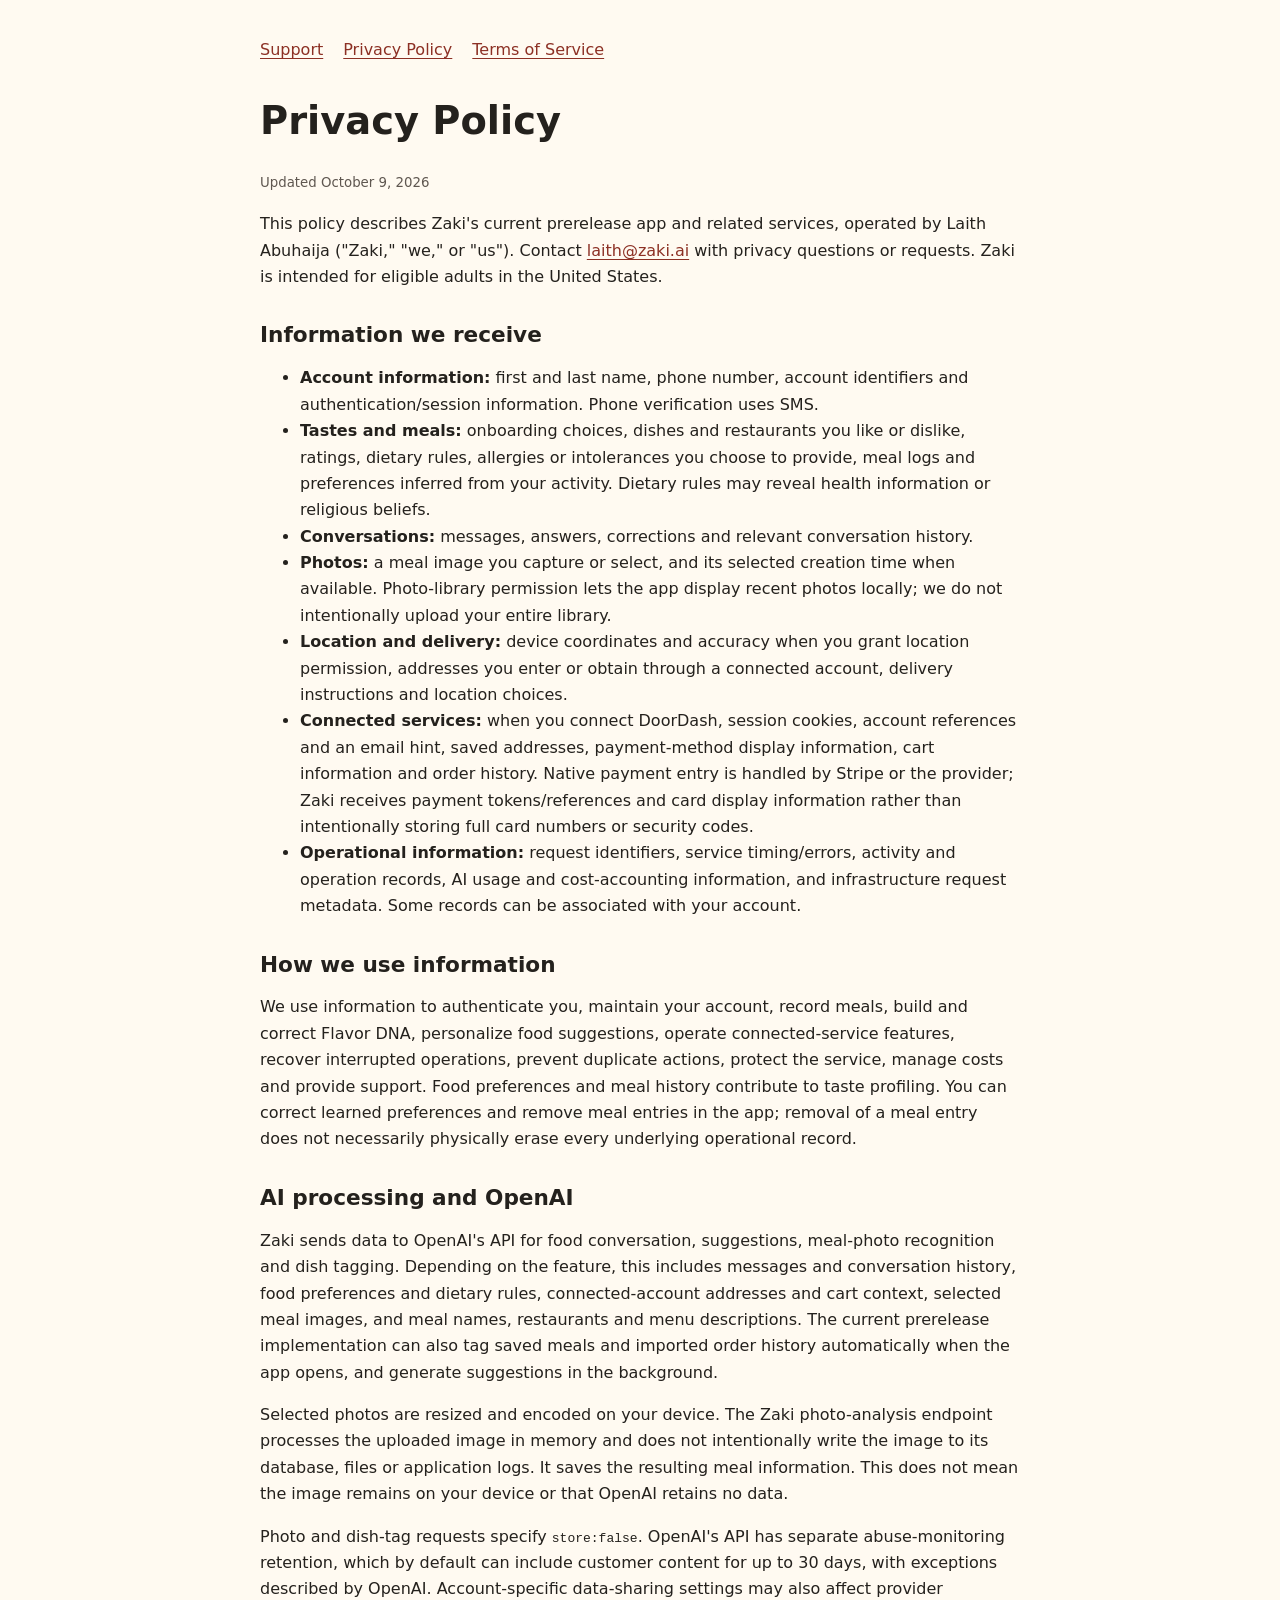
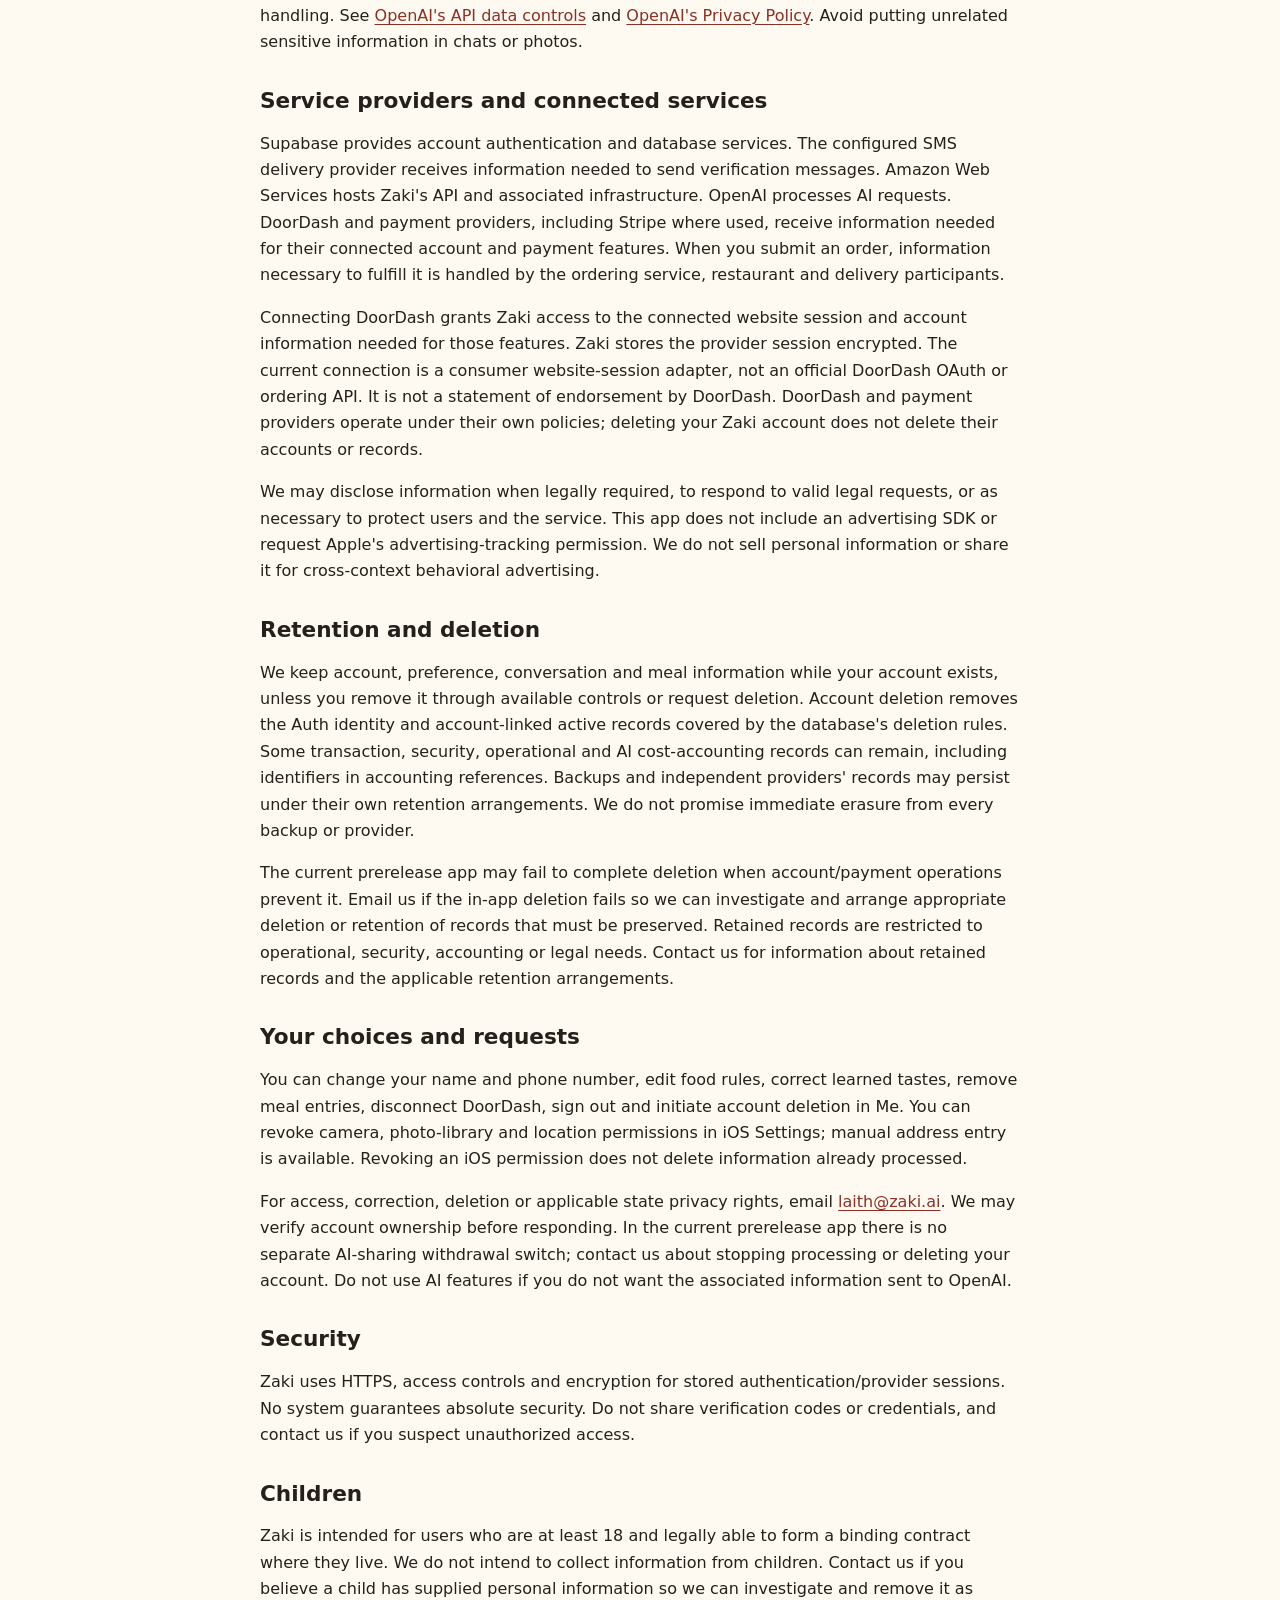
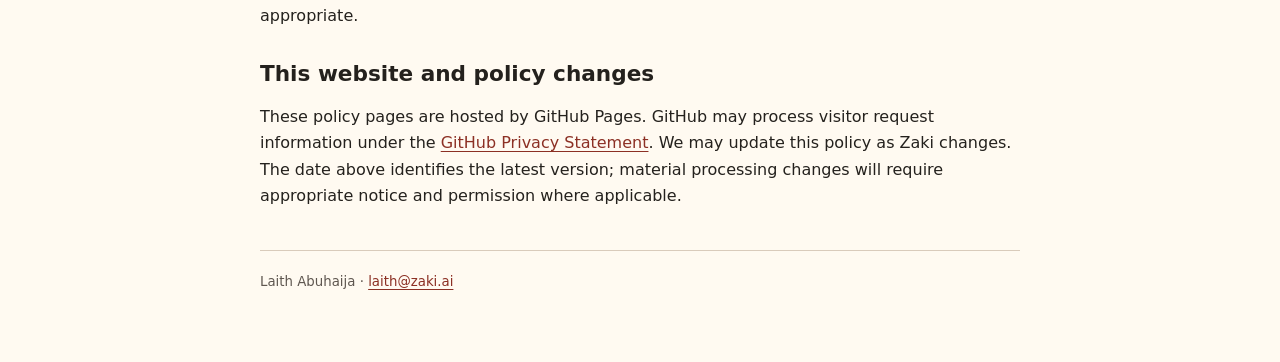
==== privacy.html @ da441188 "Publish Zaki support and prerelease policies" ====
<!doctype html>
<html lang="en"><head><meta charset="utf-8"><meta name="viewport" content="width=device-width,initial-scale=1"><meta name="description" content="How Zaki handles account information, meal photos, preferences, AI and connected services."><title>Zaki Privacy Policy</title><link rel="stylesheet" href="style.css"></head><body><main>
<nav aria-label="Policies"><a href="index.html">Support</a><a href="privacy.html" aria-current="page">Privacy Policy</a><a href="terms.html">Terms of Service</a></nav>
<h1>Privacy Policy</h1><p><small>Updated October 9, 2026</small></p><p>This policy describes Zaki's current prerelease app and related services, operated by Laith Abuhaija ("Zaki," "we," or "us"). Contact <a href="mailto:laith@zaki.ai">laith@zaki.ai</a> with privacy questions or requests. Zaki is intended for eligible adults in the United States.</p>
<h2>Information we receive</h2><ul>
<li><strong>Account information:</strong> first and last name, phone number, account identifiers and authentication/session information. Phone verification uses SMS.</li>
<li><strong>Tastes and meals:</strong> onboarding choices, dishes and restaurants you like or dislike, ratings, dietary rules, allergies or intolerances you choose to provide, meal logs and preferences inferred from your activity. Dietary rules may reveal health information or religious beliefs.</li>
<li><strong>Conversations:</strong> messages, answers, corrections and relevant conversation history.</li>
<li><strong>Photos:</strong> a meal image you capture or select, and its selected creation time when available. Photo-library permission lets the app display recent photos locally; we do not intentionally upload your entire library.</li>
<li><strong>Location and delivery:</strong> device coordinates and accuracy when you grant location permission, addresses you enter or obtain through a connected account, delivery instructions and location choices.</li>
<li><strong>Connected services:</strong> when you connect DoorDash, session cookies, account references and an email hint, saved addresses, payment-method display information, cart information and order history. Native payment entry is handled by Stripe or the provider; Zaki receives payment tokens/references and card display information rather than intentionally storing full card numbers or security codes.</li>
<li><strong>Operational information:</strong> request identifiers, service timing/errors, activity and operation records, AI usage and cost-accounting information, and infrastructure request metadata. Some records can be associated with your account.</li></ul>
<h2>How we use information</h2><p>We use information to authenticate you, maintain your account, record meals, build and correct Flavor DNA, personalize food suggestions, operate connected-service features, recover interrupted operations, prevent duplicate actions, protect the service, manage costs and provide support. Food preferences and meal history contribute to taste profiling. You can correct learned preferences and remove meal entries in the app; removal of a meal entry does not necessarily physically erase every underlying operational record.</p>
<h2>AI processing and OpenAI</h2><p>Zaki sends data to OpenAI's API for food conversation, suggestions, meal-photo recognition and dish tagging. Depending on the feature, this includes messages and conversation history, food preferences and dietary rules, connected-account addresses and cart context, selected meal images, and meal names, restaurants and menu descriptions. The current prerelease implementation can also tag saved meals and imported order history automatically when the app opens, and generate suggestions in the background.</p><p>Selected photos are resized and encoded on your device. The Zaki photo-analysis endpoint processes the uploaded image in memory and does not intentionally write the image to its database, files or application logs. It saves the resulting meal information. This does not mean the image remains on your device or that OpenAI retains no data.</p><p>Photo and dish-tag requests specify <code>store:false</code>. OpenAI's API has separate abuse-monitoring retention, which by default can include customer content for up to 30 days, with exceptions described by OpenAI. Account-specific data-sharing settings may also affect provider handling. See <a href="https://platform.openai.com/docs/guides/your-data">OpenAI's API data controls</a> and <a href="https://openai.com/policies/privacy-policy/">OpenAI's Privacy Policy</a>. Avoid putting unrelated sensitive information in chats or photos.</p>
<h2>Service providers and connected services</h2><p>Supabase provides account authentication and database services. The configured SMS delivery provider receives information needed to send verification messages. Amazon Web Services hosts Zaki's API and associated infrastructure. OpenAI processes AI requests. DoorDash and payment providers, including Stripe where used, receive information needed for their connected account and payment features. When you submit an order, information necessary to fulfill it is handled by the ordering service, restaurant and delivery participants.</p><p>Connecting DoorDash grants Zaki access to the connected website session and account information needed for those features. Zaki stores the provider session encrypted. The current connection is a consumer website-session adapter, not an official DoorDash OAuth or ordering API. It is not a statement of endorsement by DoorDash. DoorDash and payment providers operate under their own policies; deleting your Zaki account does not delete their accounts or records.</p><p>We may disclose information when legally required, to respond to valid legal requests, or as necessary to protect users and the service. This app does not include an advertising SDK or request Apple's advertising-tracking permission. We do not sell personal information or share it for cross-context behavioral advertising.</p>
<h2>Retention and deletion</h2><p>We keep account, preference, conversation and meal information while your account exists, unless you remove it through available controls or request deletion. Account deletion removes the Auth identity and account-linked active records covered by the database's deletion rules. Some transaction, security, operational and AI cost-accounting records can remain, including identifiers in accounting references. Backups and independent providers' records may persist under their own retention arrangements. We do not promise immediate erasure from every backup or provider.</p><p>The current prerelease app may fail to complete deletion when account/payment operations prevent it. Email us if the in-app deletion fails so we can investigate and arrange appropriate deletion or retention of records that must be preserved. Retained records are restricted to operational, security, accounting or legal needs. Contact us for information about retained records and the applicable retention arrangements.</p>
<h2>Your choices and requests</h2><p>You can change your name and phone number, edit food rules, correct learned tastes, remove meal entries, disconnect DoorDash, sign out and initiate account deletion in Me. You can revoke camera, photo-library and location permissions in iOS Settings; manual address entry is available. Revoking an iOS permission does not delete information already processed.</p><p>For access, correction, deletion or applicable state privacy rights, email <a href="mailto:laith@zaki.ai">laith@zaki.ai</a>. We may verify account ownership before responding. In the current prerelease app there is no separate AI-sharing withdrawal switch; contact us about stopping processing or deleting your account. Do not use AI features if you do not want the associated information sent to OpenAI.</p>
<h2>Security</h2><p>Zaki uses HTTPS, access controls and encryption for stored authentication/provider sessions. No system guarantees absolute security. Do not share verification codes or credentials, and contact us if you suspect unauthorized access.</p>
<h2>Children</h2><p>Zaki is intended for users who are at least 18 and legally able to form a binding contract where they live. We do not intend to collect information from children. Contact us if you believe a child has supplied personal information so we can investigate and remove it as appropriate.</p>
<h2>This website and policy changes</h2><p>These policy pages are hosted by GitHub Pages. GitHub may process visitor request information under the <a href="https://docs.github.com/en/site-policy/privacy-policies/github-general-privacy-statement">GitHub Privacy Statement</a>. We may update this policy as Zaki changes. The date above identifies the latest version; material processing changes will require appropriate notice and permission where applicable.</p>
<footer><small>Laith Abuhaija · <a href="mailto:laith@zaki.ai">laith@zaki.ai</a></small></footer></main></body></html>
---- style.css ----
:root{color-scheme:light;font-family:system-ui,-apple-system,BlinkMacSystemFont,"Segoe UI",sans-serif;color:#24211d;background:#fffaf1}body{margin:0}main{max-width:760px;margin:0 auto;padding:40px 24px 72px}nav{display:flex;flex-wrap:wrap;gap:20px;margin-bottom:40px}a{color:#8c3024;text-underline-offset:3px}a:focus-visible{outline:3px solid #8c3024;outline-offset:4px}h1{font-size:2.4rem;line-height:1.15}h2{font-size:1.35rem;margin-top:32px}p,li{line-height:1.65}small{color:#5f5750}.notice{padding:16px;border:1px solid #b5a28c;border-radius:8px;background:#fff3df}footer{border-top:1px solid #d9cbbb;margin-top:40px;padding-top:20px} @media(max-width:480px){main{padding:24px 18px 48px}h1{font-size:2rem}}
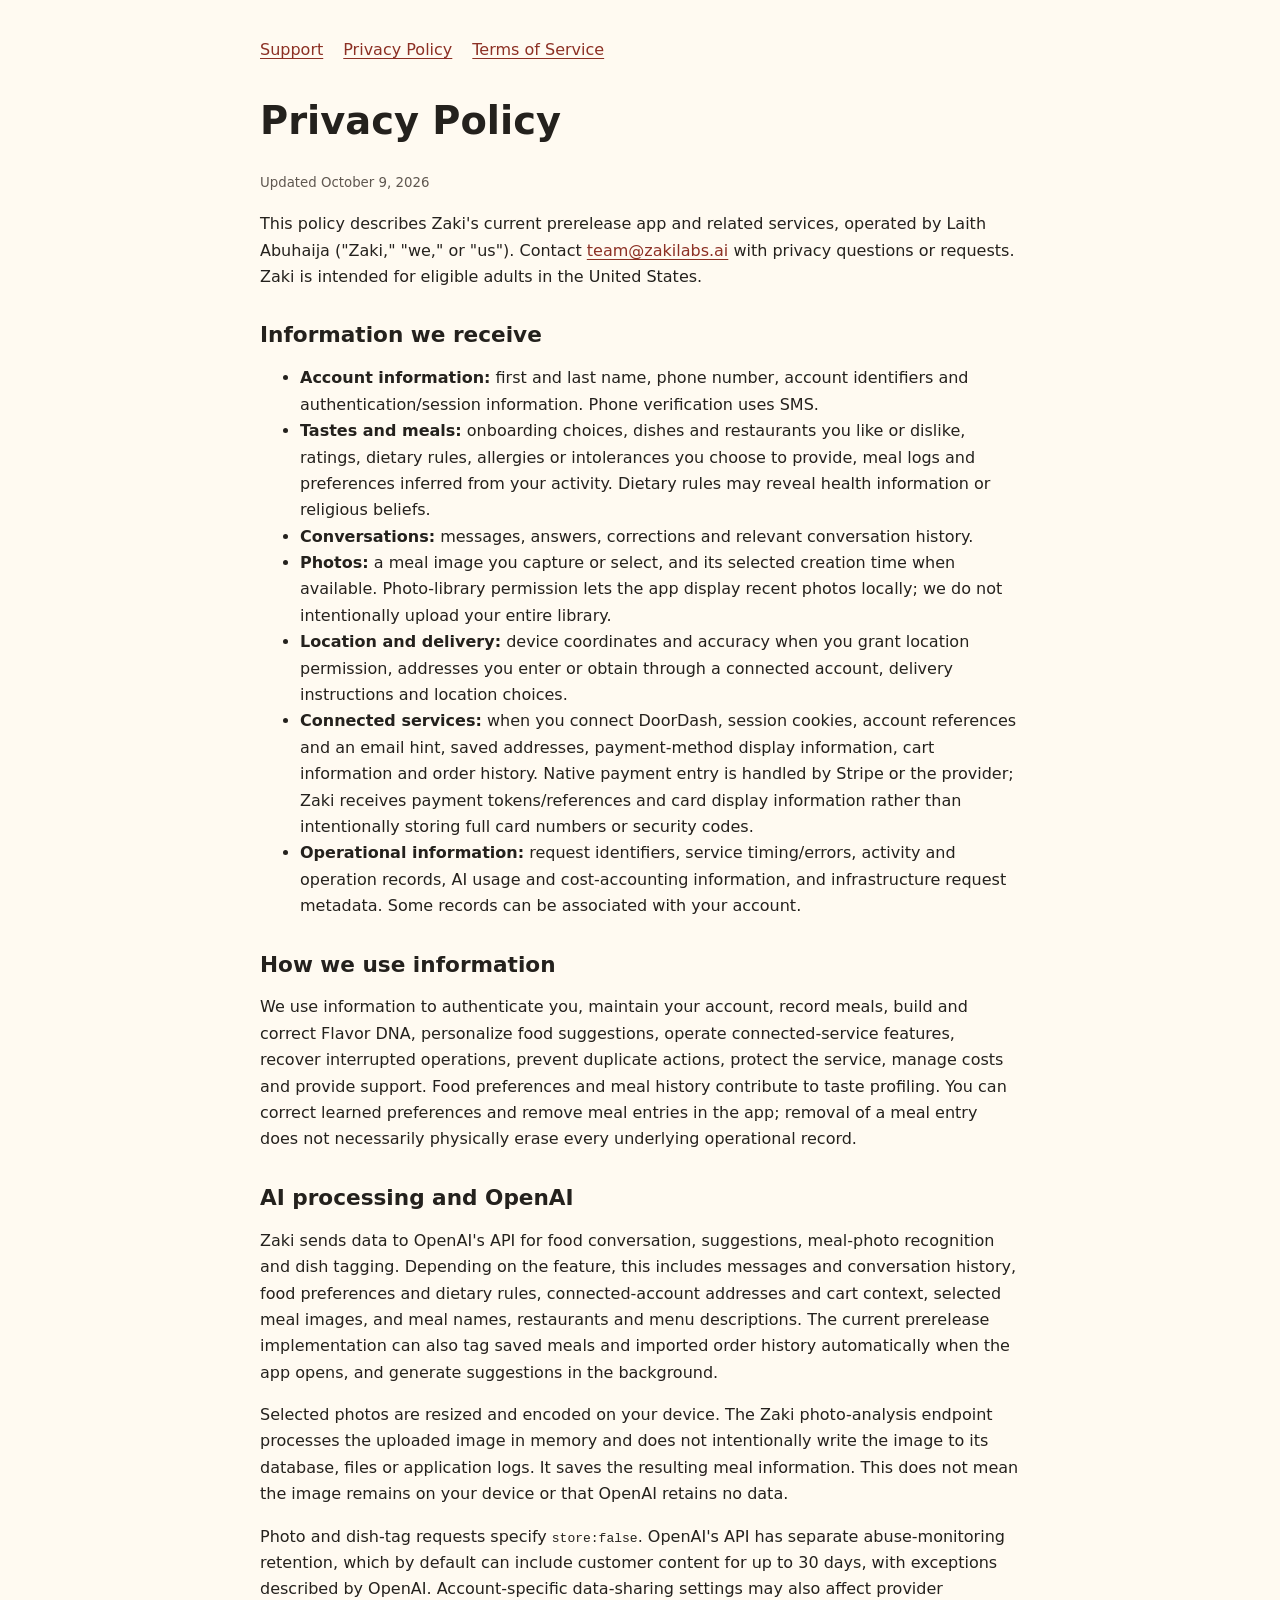
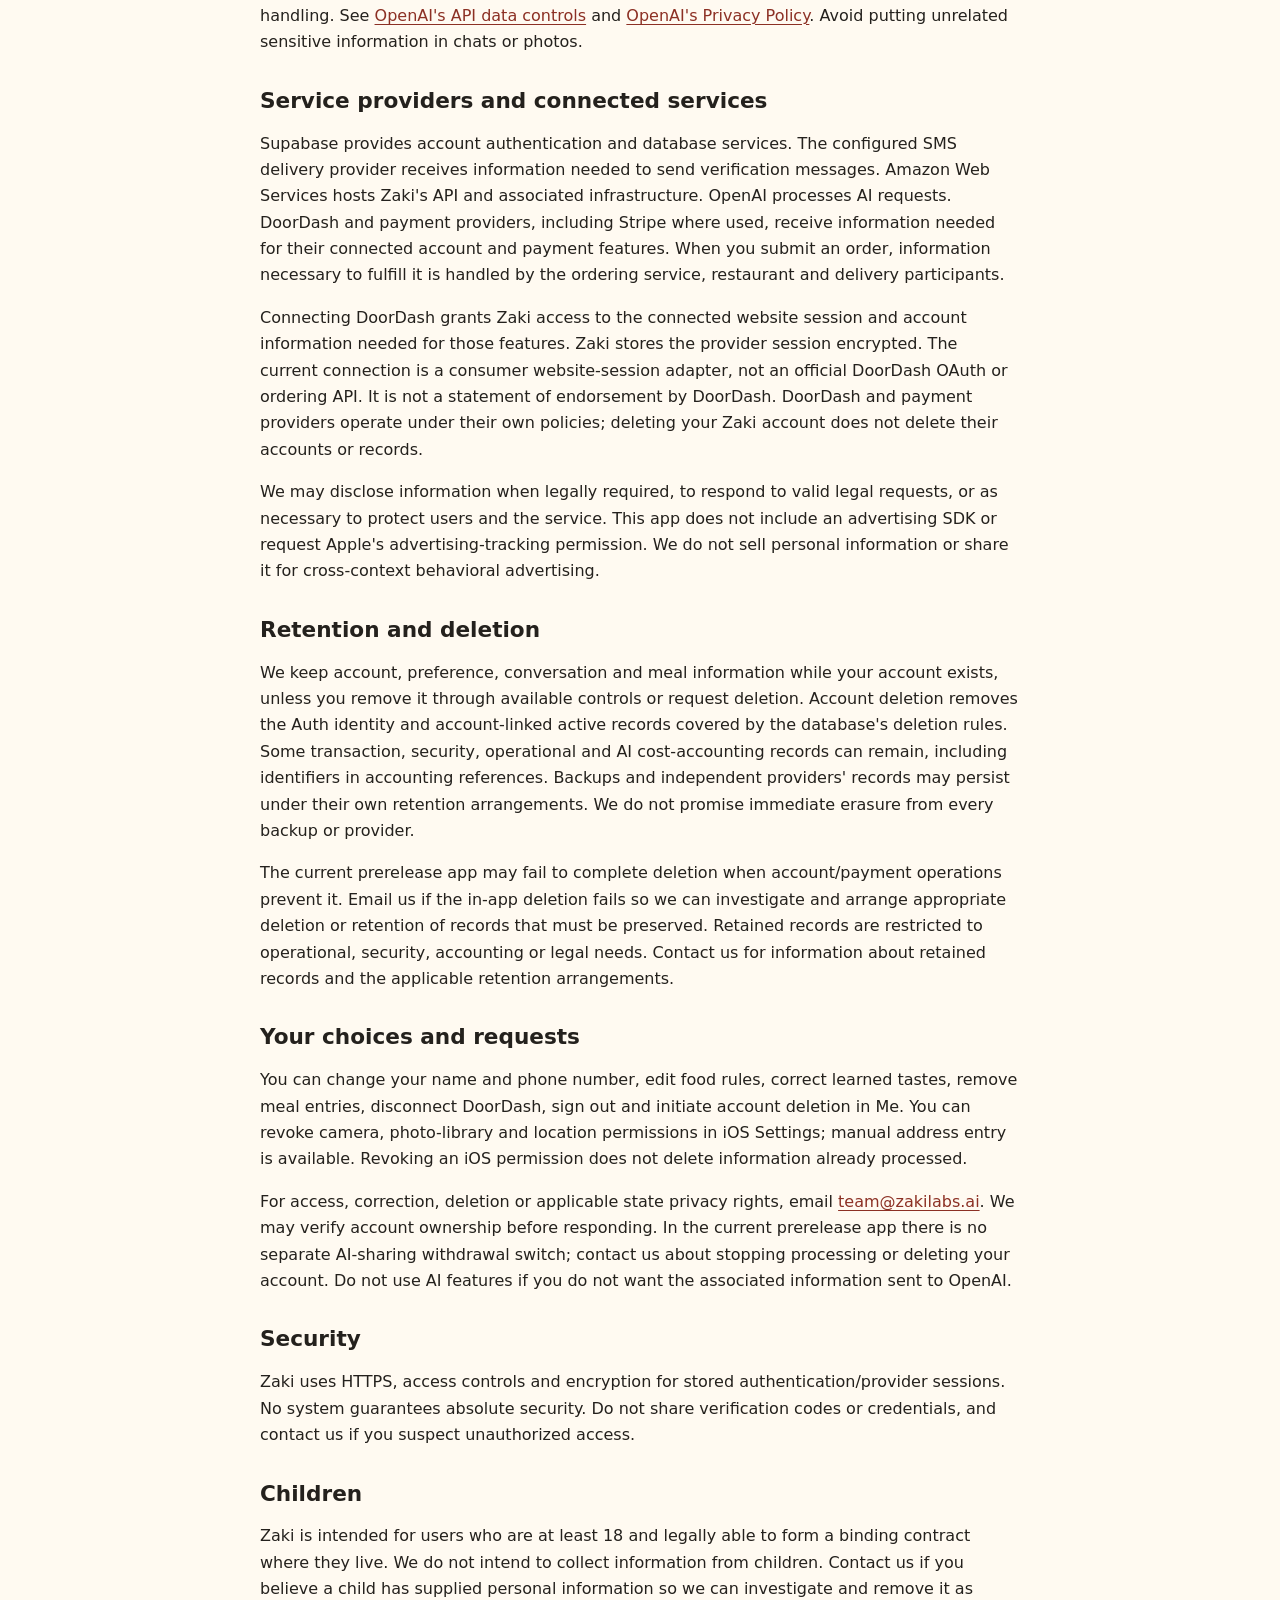
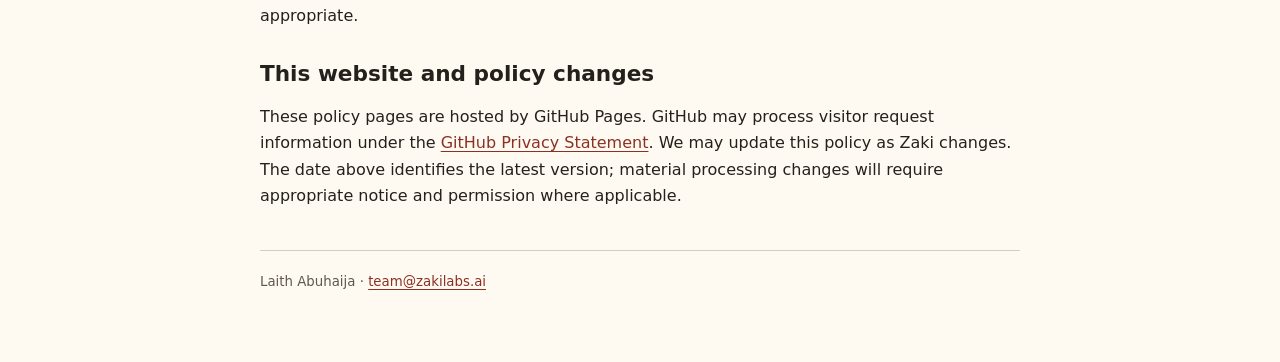
==== commit 3f451f1c: "Use team email for legal and support contacts" ====
--- a/privacy.html
+++ b/privacy.html
@@ -1,7 +1,7 @@
 <!doctype html>
 <html lang="en"><head><meta charset="utf-8"><meta name="viewport" content="width=device-width,initial-scale=1"><meta name="description" content="How Zaki handles account information, meal photos, preferences, AI and connected services."><title>Zaki Privacy Policy</title><link rel="stylesheet" href="style.css"></head><body><main>
 <nav aria-label="Policies"><a href="index.html">Support</a><a href="privacy.html" aria-current="page">Privacy Policy</a><a href="terms.html">Terms of Service</a></nav>
-<h1>Privacy Policy</h1><p><small>Updated October 9, 2026</small></p><p>This policy describes Zaki's current prerelease app and related services, operated by Laith Abuhaija ("Zaki," "we," or "us"). Contact <a href="mailto:laith@zaki.ai">laith@zaki.ai</a> with privacy questions or requests. Zaki is intended for eligible adults in the United States.</p>
+<h1>Privacy Policy</h1><p><small>Updated October 9, 2026</small></p><p>This policy describes Zaki's current prerelease app and related services, operated by Laith Abuhaija ("Zaki," "we," or "us"). Contact <a href="mailto:team@zakilabs.ai">team@zakilabs.ai</a> with privacy questions or requests. Zaki is intended for eligible adults in the United States.</p>
 <h2>Information we receive</h2><ul>
 <li><strong>Account information:</strong> first and last name, phone number, account identifiers and authentication/session information. Phone verification uses SMS.</li>
 <li><strong>Tastes and meals:</strong> onboarding choices, dishes and restaurants you like or dislike, ratings, dietary rules, allergies or intolerances you choose to provide, meal logs and preferences inferred from your activity. Dietary rules may reveal health information or religious beliefs.</li>
@@ -14,8 +14,8 @@
 <h2>AI processing and OpenAI</h2><p>Zaki sends data to OpenAI's API for food conversation, suggestions, meal-photo recognition and dish tagging. Depending on the feature, this includes messages and conversation history, food preferences and dietary rules, connected-account addresses and cart context, selected meal images, and meal names, restaurants and menu descriptions. The current prerelease implementation can also tag saved meals and imported order history automatically when the app opens, and generate suggestions in the background.</p><p>Selected photos are resized and encoded on your device. The Zaki photo-analysis endpoint processes the uploaded image in memory and does not intentionally write the image to its database, files or application logs. It saves the resulting meal information. This does not mean the image remains on your device or that OpenAI retains no data.</p><p>Photo and dish-tag requests specify <code>store:false</code>. OpenAI's API has separate abuse-monitoring retention, which by default can include customer content for up to 30 days, with exceptions described by OpenAI. Account-specific data-sharing settings may also affect provider handling. See <a href="https://platform.openai.com/docs/guides/your-data">OpenAI's API data controls</a> and <a href="https://openai.com/policies/privacy-policy/">OpenAI's Privacy Policy</a>. Avoid putting unrelated sensitive information in chats or photos.</p>
 <h2>Service providers and connected services</h2><p>Supabase provides account authentication and database services. The configured SMS delivery provider receives information needed to send verification messages. Amazon Web Services hosts Zaki's API and associated infrastructure. OpenAI processes AI requests. DoorDash and payment providers, including Stripe where used, receive information needed for their connected account and payment features. When you submit an order, information necessary to fulfill it is handled by the ordering service, restaurant and delivery participants.</p><p>Connecting DoorDash grants Zaki access to the connected website session and account information needed for those features. Zaki stores the provider session encrypted. The current connection is a consumer website-session adapter, not an official DoorDash OAuth or ordering API. It is not a statement of endorsement by DoorDash. DoorDash and payment providers operate under their own policies; deleting your Zaki account does not delete their accounts or records.</p><p>We may disclose information when legally required, to respond to valid legal requests, or as necessary to protect users and the service. This app does not include an advertising SDK or request Apple's advertising-tracking permission. We do not sell personal information or share it for cross-context behavioral advertising.</p>
 <h2>Retention and deletion</h2><p>We keep account, preference, conversation and meal information while your account exists, unless you remove it through available controls or request deletion. Account deletion removes the Auth identity and account-linked active records covered by the database's deletion rules. Some transaction, security, operational and AI cost-accounting records can remain, including identifiers in accounting references. Backups and independent providers' records may persist under their own retention arrangements. We do not promise immediate erasure from every backup or provider.</p><p>The current prerelease app may fail to complete deletion when account/payment operations prevent it. Email us if the in-app deletion fails so we can investigate and arrange appropriate deletion or retention of records that must be preserved. Retained records are restricted to operational, security, accounting or legal needs. Contact us for information about retained records and the applicable retention arrangements.</p>
-<h2>Your choices and requests</h2><p>You can change your name and phone number, edit food rules, correct learned tastes, remove meal entries, disconnect DoorDash, sign out and initiate account deletion in Me. You can revoke camera, photo-library and location permissions in iOS Settings; manual address entry is available. Revoking an iOS permission does not delete information already processed.</p><p>For access, correction, deletion or applicable state privacy rights, email <a href="mailto:laith@zaki.ai">laith@zaki.ai</a>. We may verify account ownership before responding. In the current prerelease app there is no separate AI-sharing withdrawal switch; contact us about stopping processing or deleting your account. Do not use AI features if you do not want the associated information sent to OpenAI.</p>
+<h2>Your choices and requests</h2><p>You can change your name and phone number, edit food rules, correct learned tastes, remove meal entries, disconnect DoorDash, sign out and initiate account deletion in Me. You can revoke camera, photo-library and location permissions in iOS Settings; manual address entry is available. Revoking an iOS permission does not delete information already processed.</p><p>For access, correction, deletion or applicable state privacy rights, email <a href="mailto:team@zakilabs.ai">team@zakilabs.ai</a>. We may verify account ownership before responding. In the current prerelease app there is no separate AI-sharing withdrawal switch; contact us about stopping processing or deleting your account. Do not use AI features if you do not want the associated information sent to OpenAI.</p>
 <h2>Security</h2><p>Zaki uses HTTPS, access controls and encryption for stored authentication/provider sessions. No system guarantees absolute security. Do not share verification codes or credentials, and contact us if you suspect unauthorized access.</p>
 <h2>Children</h2><p>Zaki is intended for users who are at least 18 and legally able to form a binding contract where they live. We do not intend to collect information from children. Contact us if you believe a child has supplied personal information so we can investigate and remove it as appropriate.</p>
 <h2>This website and policy changes</h2><p>These policy pages are hosted by GitHub Pages. GitHub may process visitor request information under the <a href="https://docs.github.com/en/site-policy/privacy-policies/github-general-privacy-statement">GitHub Privacy Statement</a>. We may update this policy as Zaki changes. The date above identifies the latest version; material processing changes will require appropriate notice and permission where applicable.</p>
-<footer><small>Laith Abuhaija · <a href="mailto:laith@zaki.ai">laith@zaki.ai</a></small></footer></main></body></html>
+<footer><small>Laith Abuhaija · <a href="mailto:team@zakilabs.ai">team@zakilabs.ai</a></small></footer></main></body></html>
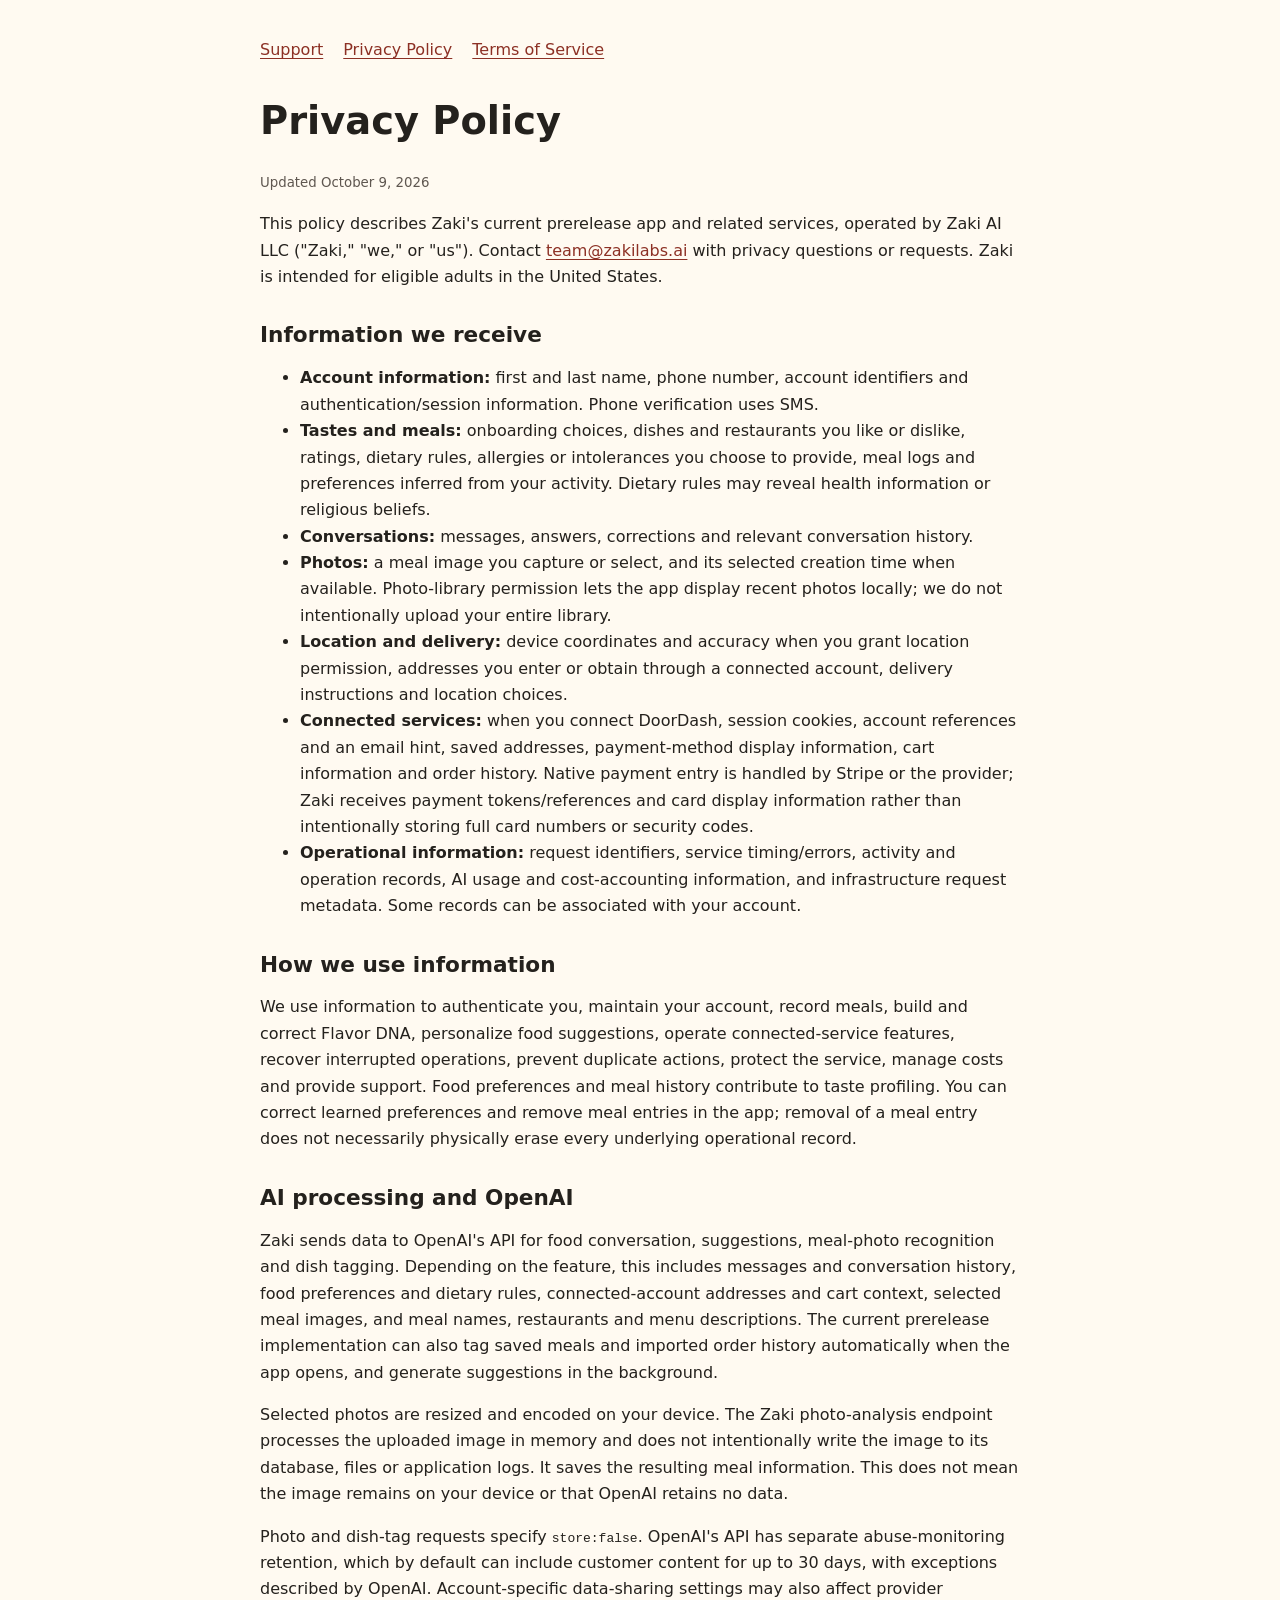
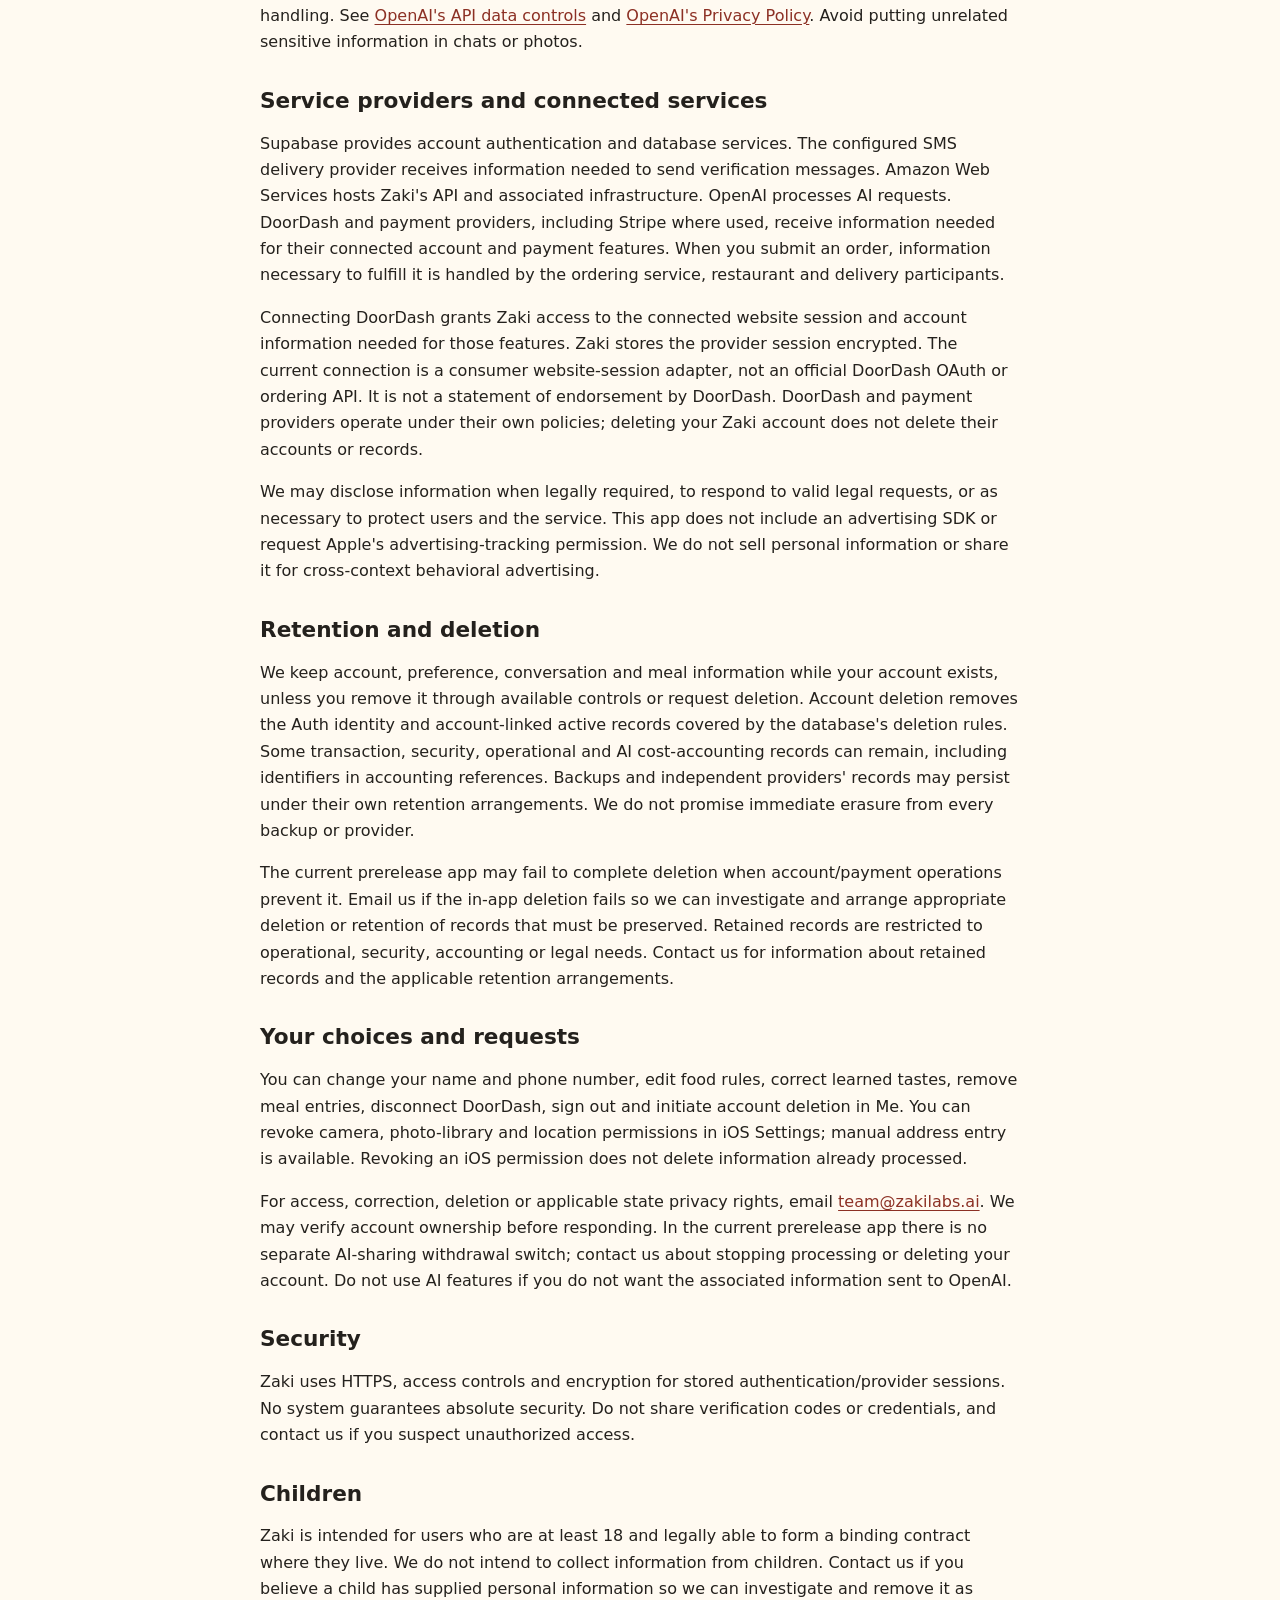
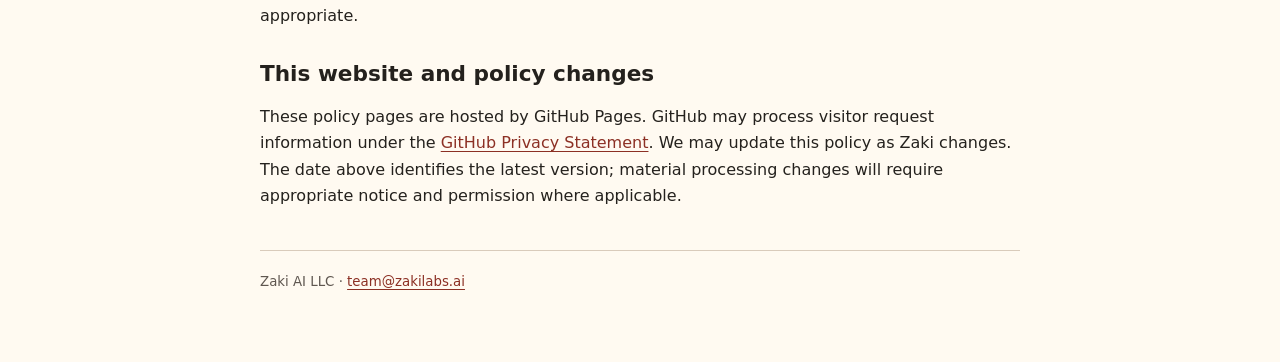
==== commit 29f471b8: "Update legal entity name" ====
--- a/privacy.html
+++ b/privacy.html
@@ -1,7 +1,7 @@
 <!doctype html>
 <html lang="en"><head><meta charset="utf-8"><meta name="viewport" content="width=device-width,initial-scale=1"><meta name="description" content="How Zaki handles account information, meal photos, preferences, AI and connected services."><title>Zaki Privacy Policy</title><link rel="stylesheet" href="style.css"></head><body><main>
 <nav aria-label="Policies"><a href="index.html">Support</a><a href="privacy.html" aria-current="page">Privacy Policy</a><a href="terms.html">Terms of Service</a></nav>
-<h1>Privacy Policy</h1><p><small>Updated October 9, 2026</small></p><p>This policy describes Zaki's current prerelease app and related services, operated by Laith Abuhaija ("Zaki," "we," or "us"). Contact <a href="mailto:team@zakilabs.ai">team@zakilabs.ai</a> with privacy questions or requests. Zaki is intended for eligible adults in the United States.</p>
+<h1>Privacy Policy</h1><p><small>Updated October 9, 2026</small></p><p>This policy describes Zaki's current prerelease app and related services, operated by Zaki AI LLC ("Zaki," "we," or "us"). Contact <a href="mailto:team@zakilabs.ai">team@zakilabs.ai</a> with privacy questions or requests. Zaki is intended for eligible adults in the United States.</p>
 <h2>Information we receive</h2><ul>
 <li><strong>Account information:</strong> first and last name, phone number, account identifiers and authentication/session information. Phone verification uses SMS.</li>
 <li><strong>Tastes and meals:</strong> onboarding choices, dishes and restaurants you like or dislike, ratings, dietary rules, allergies or intolerances you choose to provide, meal logs and preferences inferred from your activity. Dietary rules may reveal health information or religious beliefs.</li>
@@ -18,4 +18,4 @@
 <h2>Security</h2><p>Zaki uses HTTPS, access controls and encryption for stored authentication/provider sessions. No system guarantees absolute security. Do not share verification codes or credentials, and contact us if you suspect unauthorized access.</p>
 <h2>Children</h2><p>Zaki is intended for users who are at least 18 and legally able to form a binding contract where they live. We do not intend to collect information from children. Contact us if you believe a child has supplied personal information so we can investigate and remove it as appropriate.</p>
 <h2>This website and policy changes</h2><p>These policy pages are hosted by GitHub Pages. GitHub may process visitor request information under the <a href="https://docs.github.com/en/site-policy/privacy-policies/github-general-privacy-statement">GitHub Privacy Statement</a>. We may update this policy as Zaki changes. The date above identifies the latest version; material processing changes will require appropriate notice and permission where applicable.</p>
-<footer><small>Laith Abuhaija · <a href="mailto:team@zakilabs.ai">team@zakilabs.ai</a></small></footer></main></body></html>
+<footer><small>Zaki AI LLC · <a href="mailto:team@zakilabs.ai">team@zakilabs.ai</a></small></footer></main></body></html>
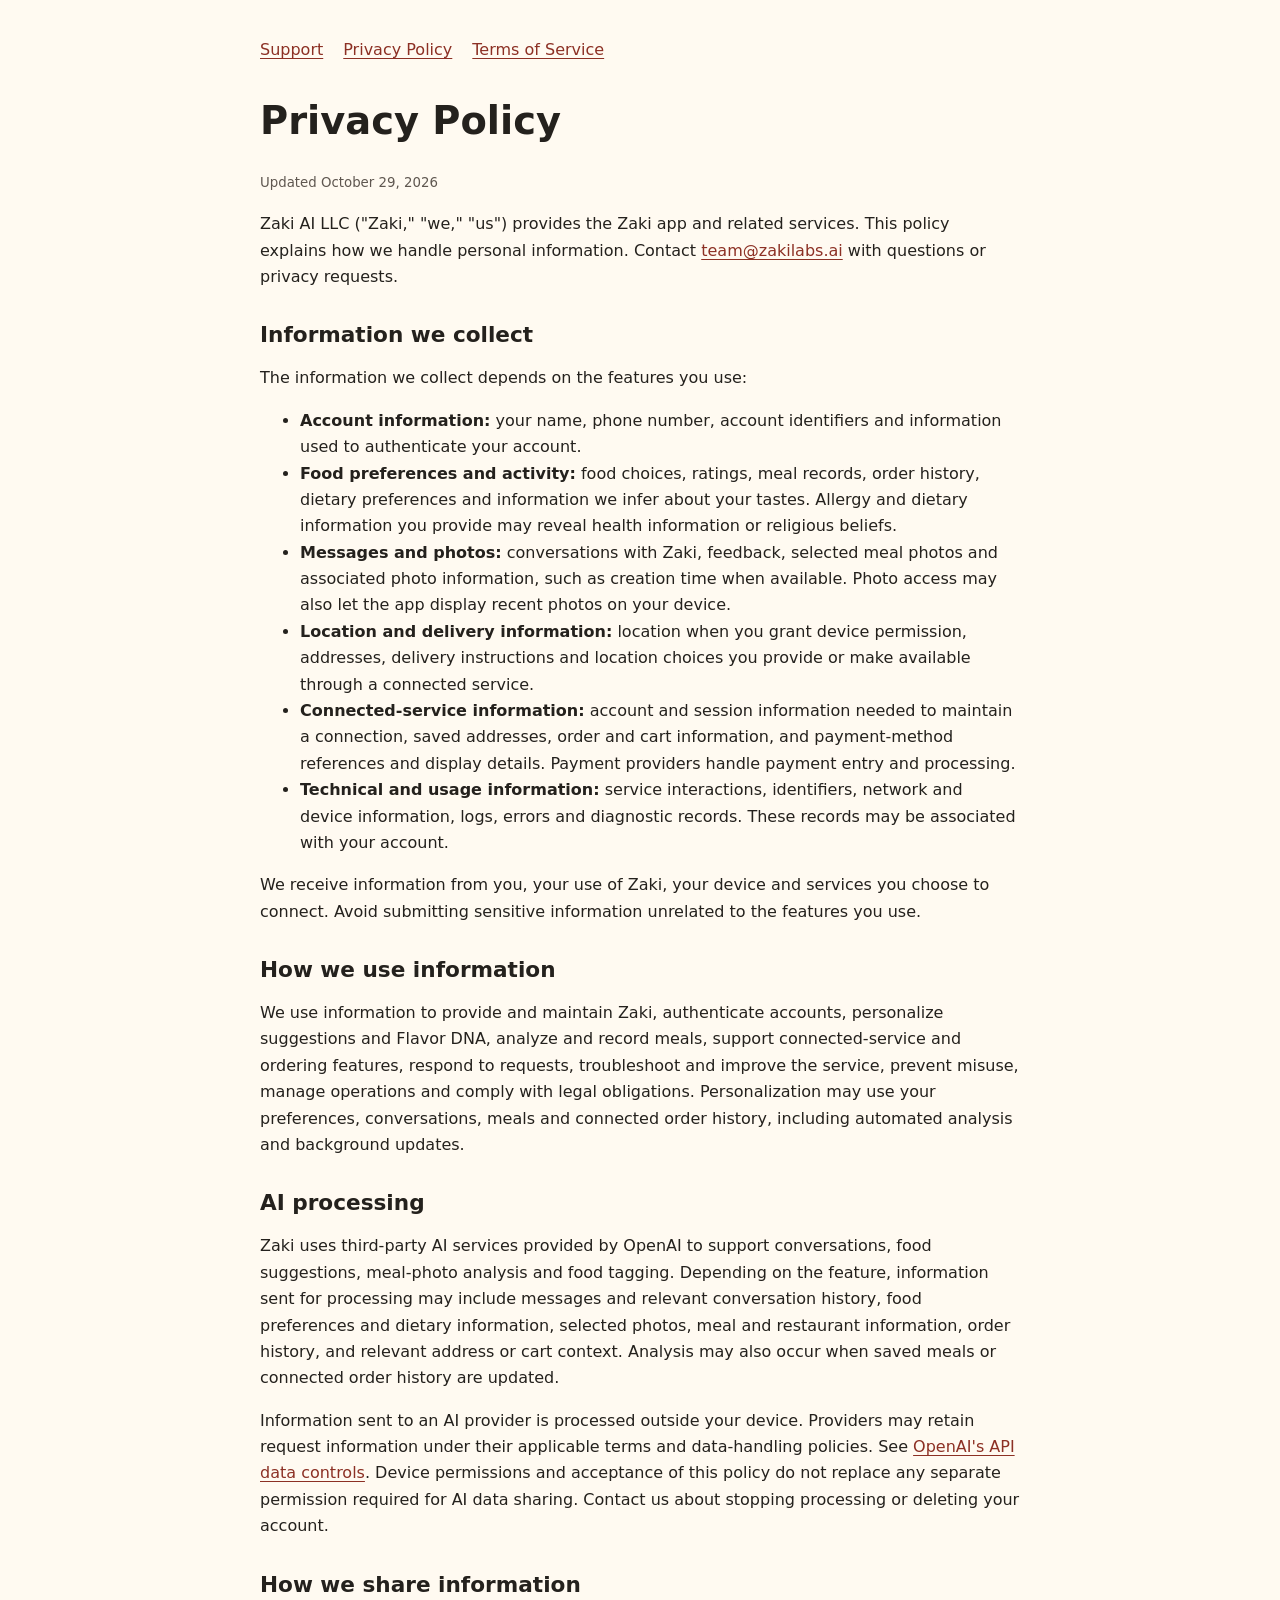
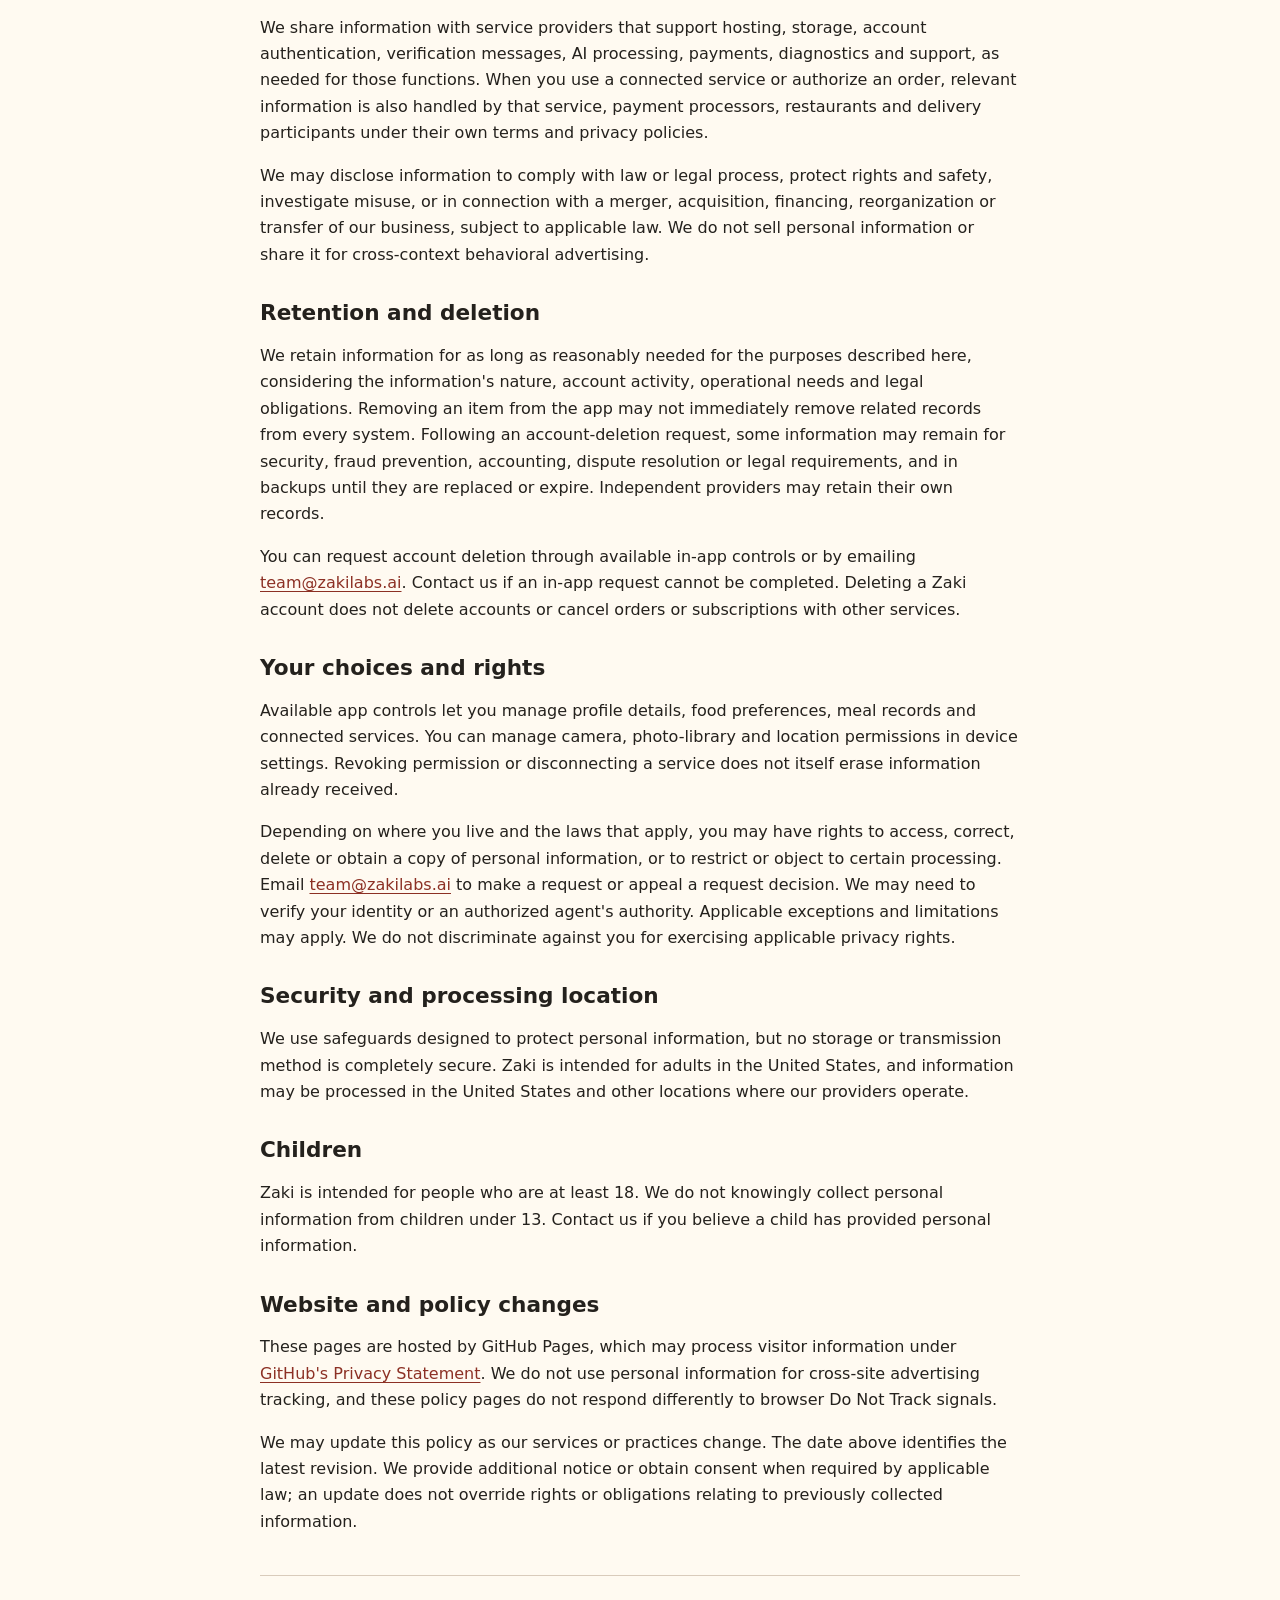
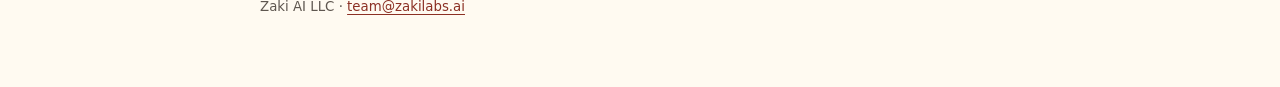
==== commit 4908ca51: "Revise privacy disclosures and service terms" ====
--- a/privacy.html
+++ b/privacy.html
@@ -1,21 +1,36 @@
 <!doctype html>
-<html lang="en"><head><meta charset="utf-8"><meta name="viewport" content="width=device-width,initial-scale=1"><meta name="description" content="How Zaki handles account information, meal photos, preferences, AI and connected services."><title>Zaki Privacy Policy</title><link rel="stylesheet" href="style.css"></head><body><main>
+<html lang="en"><head><meta charset="utf-8"><meta name="viewport" content="width=device-width,initial-scale=1"><meta name="description" content="How Zaki AI LLC collects, uses and shares information when you use Zaki."><title>Zaki Privacy Policy</title><link rel="stylesheet" href="style.css"></head><body><main>
 <nav aria-label="Policies"><a href="index.html">Support</a><a href="privacy.html" aria-current="page">Privacy Policy</a><a href="terms.html">Terms of Service</a></nav>
-<h1>Privacy Policy</h1><p><small>Updated October 9, 2026</small></p><p>This policy describes Zaki's current prerelease app and related services, operated by Zaki AI LLC ("Zaki," "we," or "us"). Contact <a href="mailto:team@zakilabs.ai">team@zakilabs.ai</a> with privacy questions or requests. Zaki is intended for eligible adults in the United States.</p>
-<h2>Information we receive</h2><ul>
-<li><strong>Account information:</strong> first and last name, phone number, account identifiers and authentication/session information. Phone verification uses SMS.</li>
-<li><strong>Tastes and meals:</strong> onboarding choices, dishes and restaurants you like or dislike, ratings, dietary rules, allergies or intolerances you choose to provide, meal logs and preferences inferred from your activity. Dietary rules may reveal health information or religious beliefs.</li>
-<li><strong>Conversations:</strong> messages, answers, corrections and relevant conversation history.</li>
-<li><strong>Photos:</strong> a meal image you capture or select, and its selected creation time when available. Photo-library permission lets the app display recent photos locally; we do not intentionally upload your entire library.</li>
-<li><strong>Location and delivery:</strong> device coordinates and accuracy when you grant location permission, addresses you enter or obtain through a connected account, delivery instructions and location choices.</li>
-<li><strong>Connected services:</strong> when you connect DoorDash, session cookies, account references and an email hint, saved addresses, payment-method display information, cart information and order history. Native payment entry is handled by Stripe or the provider; Zaki receives payment tokens/references and card display information rather than intentionally storing full card numbers or security codes.</li>
-<li><strong>Operational information:</strong> request identifiers, service timing/errors, activity and operation records, AI usage and cost-accounting information, and infrastructure request metadata. Some records can be associated with your account.</li></ul>
-<h2>How we use information</h2><p>We use information to authenticate you, maintain your account, record meals, build and correct Flavor DNA, personalize food suggestions, operate connected-service features, recover interrupted operations, prevent duplicate actions, protect the service, manage costs and provide support. Food preferences and meal history contribute to taste profiling. You can correct learned preferences and remove meal entries in the app; removal of a meal entry does not necessarily physically erase every underlying operational record.</p>
-<h2>AI processing and OpenAI</h2><p>Zaki sends data to OpenAI's API for food conversation, suggestions, meal-photo recognition and dish tagging. Depending on the feature, this includes messages and conversation history, food preferences and dietary rules, connected-account addresses and cart context, selected meal images, and meal names, restaurants and menu descriptions. The current prerelease implementation can also tag saved meals and imported order history automatically when the app opens, and generate suggestions in the background.</p><p>Selected photos are resized and encoded on your device. The Zaki photo-analysis endpoint processes the uploaded image in memory and does not intentionally write the image to its database, files or application logs. It saves the resulting meal information. This does not mean the image remains on your device or that OpenAI retains no data.</p><p>Photo and dish-tag requests specify <code>store:false</code>. OpenAI's API has separate abuse-monitoring retention, which by default can include customer content for up to 30 days, with exceptions described by OpenAI. Account-specific data-sharing settings may also affect provider handling. See <a href="https://platform.openai.com/docs/guides/your-data">OpenAI's API data controls</a> and <a href="https://openai.com/policies/privacy-policy/">OpenAI's Privacy Policy</a>. Avoid putting unrelated sensitive information in chats or photos.</p>
-<h2>Service providers and connected services</h2><p>Supabase provides account authentication and database services. The configured SMS delivery provider receives information needed to send verification messages. Amazon Web Services hosts Zaki's API and associated infrastructure. OpenAI processes AI requests. DoorDash and payment providers, including Stripe where used, receive information needed for their connected account and payment features. When you submit an order, information necessary to fulfill it is handled by the ordering service, restaurant and delivery participants.</p><p>Connecting DoorDash grants Zaki access to the connected website session and account information needed for those features. Zaki stores the provider session encrypted. The current connection is a consumer website-session adapter, not an official DoorDash OAuth or ordering API. It is not a statement of endorsement by DoorDash. DoorDash and payment providers operate under their own policies; deleting your Zaki account does not delete their accounts or records.</p><p>We may disclose information when legally required, to respond to valid legal requests, or as necessary to protect users and the service. This app does not include an advertising SDK or request Apple's advertising-tracking permission. We do not sell personal information or share it for cross-context behavioral advertising.</p>
-<h2>Retention and deletion</h2><p>We keep account, preference, conversation and meal information while your account exists, unless you remove it through available controls or request deletion. Account deletion removes the Auth identity and account-linked active records covered by the database's deletion rules. Some transaction, security, operational and AI cost-accounting records can remain, including identifiers in accounting references. Backups and independent providers' records may persist under their own retention arrangements. We do not promise immediate erasure from every backup or provider.</p><p>The current prerelease app may fail to complete deletion when account/payment operations prevent it. Email us if the in-app deletion fails so we can investigate and arrange appropriate deletion or retention of records that must be preserved. Retained records are restricted to operational, security, accounting or legal needs. Contact us for information about retained records and the applicable retention arrangements.</p>
-<h2>Your choices and requests</h2><p>You can change your name and phone number, edit food rules, correct learned tastes, remove meal entries, disconnect DoorDash, sign out and initiate account deletion in Me. You can revoke camera, photo-library and location permissions in iOS Settings; manual address entry is available. Revoking an iOS permission does not delete information already processed.</p><p>For access, correction, deletion or applicable state privacy rights, email <a href="mailto:team@zakilabs.ai">team@zakilabs.ai</a>. We may verify account ownership before responding. In the current prerelease app there is no separate AI-sharing withdrawal switch; contact us about stopping processing or deleting your account. Do not use AI features if you do not want the associated information sent to OpenAI.</p>
-<h2>Security</h2><p>Zaki uses HTTPS, access controls and encryption for stored authentication/provider sessions. No system guarantees absolute security. Do not share verification codes or credentials, and contact us if you suspect unauthorized access.</p>
-<h2>Children</h2><p>Zaki is intended for users who are at least 18 and legally able to form a binding contract where they live. We do not intend to collect information from children. Contact us if you believe a child has supplied personal information so we can investigate and remove it as appropriate.</p>
-<h2>This website and policy changes</h2><p>These policy pages are hosted by GitHub Pages. GitHub may process visitor request information under the <a href="https://docs.github.com/en/site-policy/privacy-policies/github-general-privacy-statement">GitHub Privacy Statement</a>. We may update this policy as Zaki changes. The date above identifies the latest version; material processing changes will require appropriate notice and permission where applicable.</p>
+<h1>Privacy Policy</h1><p><small>Updated October 29, 2026</small></p>
+<p>Zaki AI LLC ("Zaki," "we," "us") provides the Zaki app and related services. This policy explains how we handle personal information. Contact <a href="mailto:team@zakilabs.ai">team@zakilabs.ai</a> with questions or privacy requests.</p>
+<h2>Information we collect</h2>
+<p>The information we collect depends on the features you use:</p><ul>
+<li><strong>Account information:</strong> your name, phone number, account identifiers and information used to authenticate your account.</li>
+<li><strong>Food preferences and activity:</strong> food choices, ratings, meal records, order history, dietary preferences and information we infer about your tastes. Allergy and dietary information you provide may reveal health information or religious beliefs.</li>
+<li><strong>Messages and photos:</strong> conversations with Zaki, feedback, selected meal photos and associated photo information, such as creation time when available. Photo access may also let the app display recent photos on your device.</li>
+<li><strong>Location and delivery information:</strong> location when you grant device permission, addresses, delivery instructions and location choices you provide or make available through a connected service.</li>
+<li><strong>Connected-service information:</strong> account and session information needed to maintain a connection, saved addresses, order and cart information, and payment-method references and display details. Payment providers handle payment entry and processing.</li>
+<li><strong>Technical and usage information:</strong> service interactions, identifiers, network and device information, logs, errors and diagnostic records. These records may be associated with your account.</li></ul>
+<p>We receive information from you, your use of Zaki, your device and services you choose to connect. Avoid submitting sensitive information unrelated to the features you use.</p>
+<h2>How we use information</h2>
+<p>We use information to provide and maintain Zaki, authenticate accounts, personalize suggestions and Flavor DNA, analyze and record meals, support connected-service and ordering features, respond to requests, troubleshoot and improve the service, prevent misuse, manage operations and comply with legal obligations. Personalization may use your preferences, conversations, meals and connected order history, including automated analysis and background updates.</p>
+<h2>AI processing</h2>
+<p>Zaki uses third-party AI services provided by OpenAI to support conversations, food suggestions, meal-photo analysis and food tagging. Depending on the feature, information sent for processing may include messages and relevant conversation history, food preferences and dietary information, selected photos, meal and restaurant information, order history, and relevant address or cart context. Analysis may also occur when saved meals or connected order history are updated.</p>
+<p>Information sent to an AI provider is processed outside your device. Providers may retain request information under their applicable terms and data-handling policies. See <a href="https://platform.openai.com/docs/guides/your-data">OpenAI's API data controls</a>. Device permissions and acceptance of this policy do not replace any separate permission required for AI data sharing. Contact us about stopping processing or deleting your account.</p>
+<h2>How we share information</h2>
+<p>We share information with service providers that support hosting, storage, account authentication, verification messages, AI processing, payments, diagnostics and support, as needed for those functions. When you use a connected service or authorize an order, relevant information is also handled by that service, payment processors, restaurants and delivery participants under their own terms and privacy policies.</p>
+<p>We may disclose information to comply with law or legal process, protect rights and safety, investigate misuse, or in connection with a merger, acquisition, financing, reorganization or transfer of our business, subject to applicable law. We do not sell personal information or share it for cross-context behavioral advertising.</p>
+<h2>Retention and deletion</h2>
+<p>We retain information for as long as reasonably needed for the purposes described here, considering the information's nature, account activity, operational needs and legal obligations. Removing an item from the app may not immediately remove related records from every system. Following an account-deletion request, some information may remain for security, fraud prevention, accounting, dispute resolution or legal requirements, and in backups until they are replaced or expire. Independent providers may retain their own records.</p>
+<p>You can request account deletion through available in-app controls or by emailing <a href="mailto:team@zakilabs.ai">team@zakilabs.ai</a>. Contact us if an in-app request cannot be completed. Deleting a Zaki account does not delete accounts or cancel orders or subscriptions with other services.</p>
+<h2>Your choices and rights</h2>
+<p>Available app controls let you manage profile details, food preferences, meal records and connected services. You can manage camera, photo-library and location permissions in device settings. Revoking permission or disconnecting a service does not itself erase information already received.</p>
+<p>Depending on where you live and the laws that apply, you may have rights to access, correct, delete or obtain a copy of personal information, or to restrict or object to certain processing. Email <a href="mailto:team@zakilabs.ai">team@zakilabs.ai</a> to make a request or appeal a request decision. We may need to verify your identity or an authorized agent's authority. Applicable exceptions and limitations may apply. We do not discriminate against you for exercising applicable privacy rights.</p>
+<h2>Security and processing location</h2>
+<p>We use safeguards designed to protect personal information, but no storage or transmission method is completely secure. Zaki is intended for adults in the United States, and information may be processed in the United States and other locations where our providers operate.</p>
+<h2>Children</h2>
+<p>Zaki is intended for people who are at least 18. We do not knowingly collect personal information from children under 13. Contact us if you believe a child has provided personal information.</p>
+<h2>Website and policy changes</h2>
+<p>These pages are hosted by GitHub Pages, which may process visitor information under <a href="https://docs.github.com/en/site-policy/privacy-policies/github-general-privacy-statement">GitHub's Privacy Statement</a>. We do not use personal information for cross-site advertising tracking, and these policy pages do not respond differently to browser Do Not Track signals.</p>
+<p>We may update this policy as our services or practices change. The date above identifies the latest revision. We provide additional notice or obtain consent when required by applicable law; an update does not override rights or obligations relating to previously collected information.</p>
 <footer><small>Zaki AI LLC · <a href="mailto:team@zakilabs.ai">team@zakilabs.ai</a></small></footer></main></body></html>
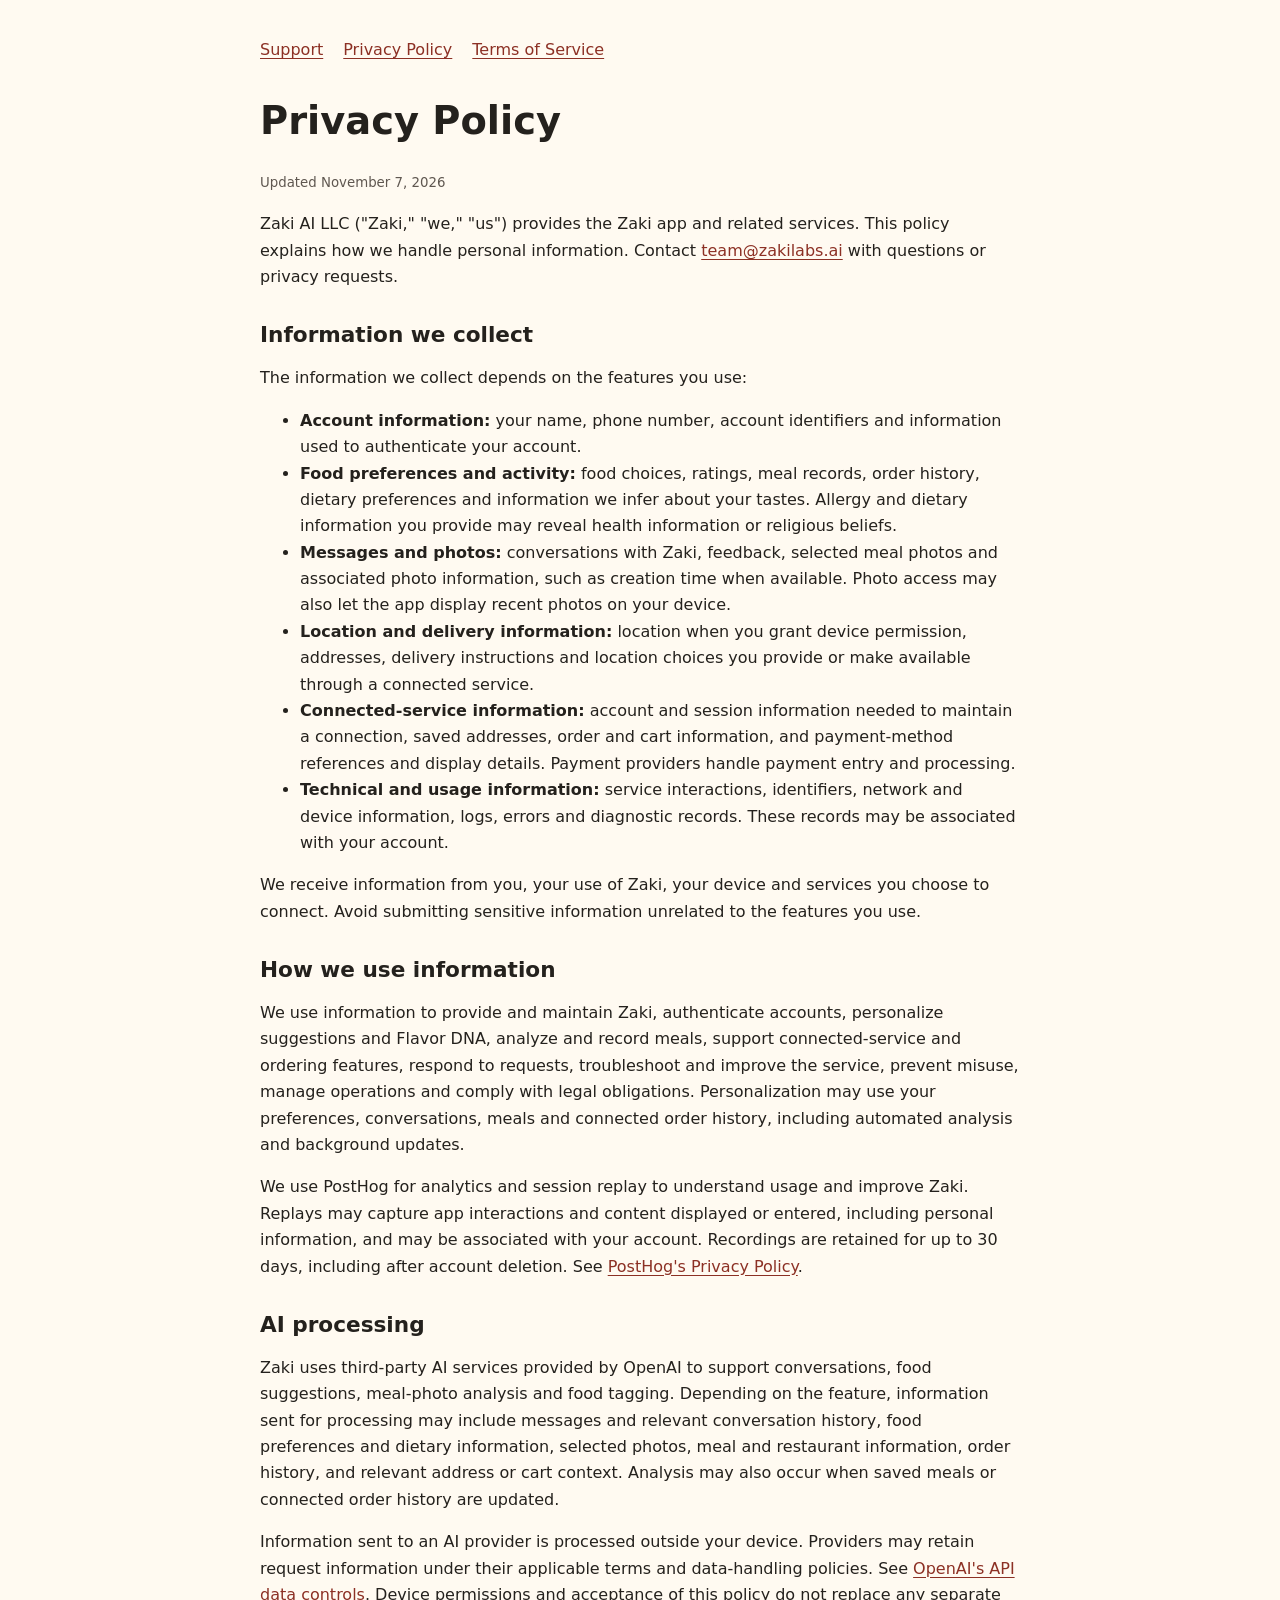
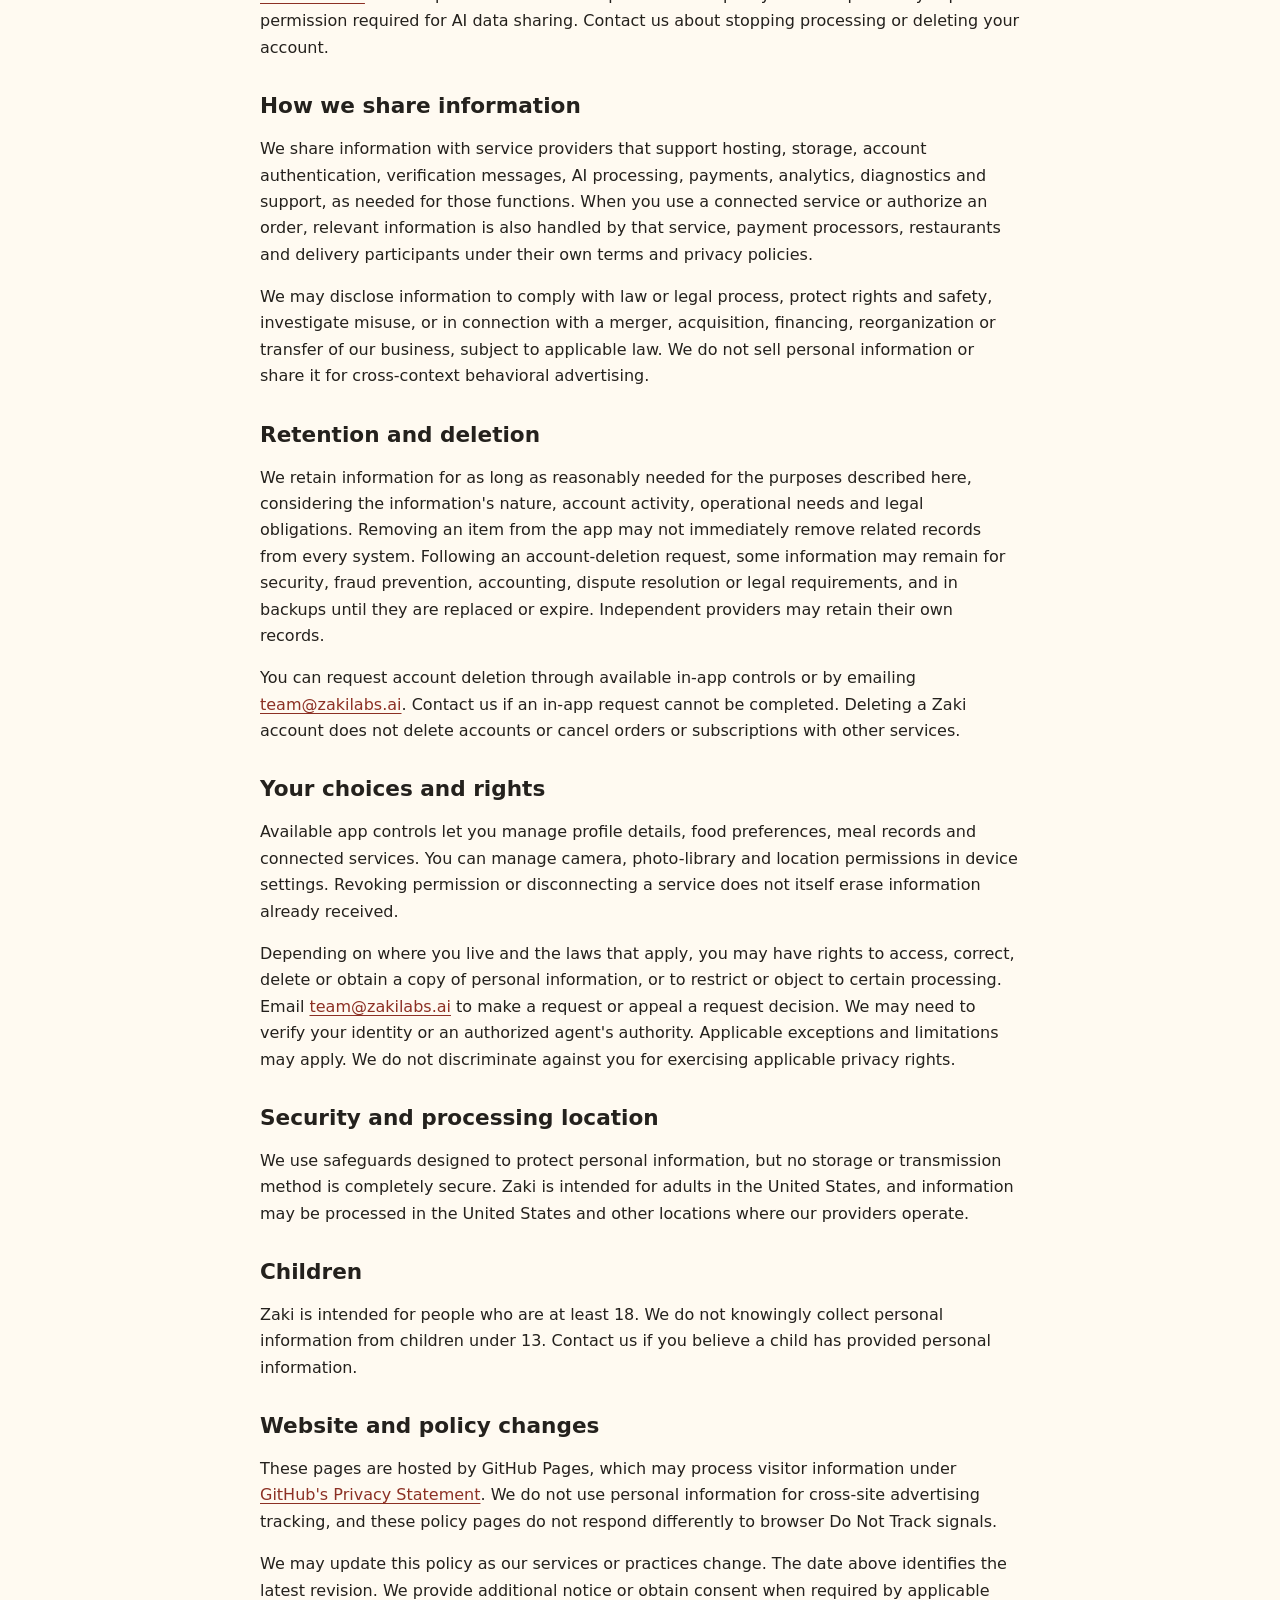
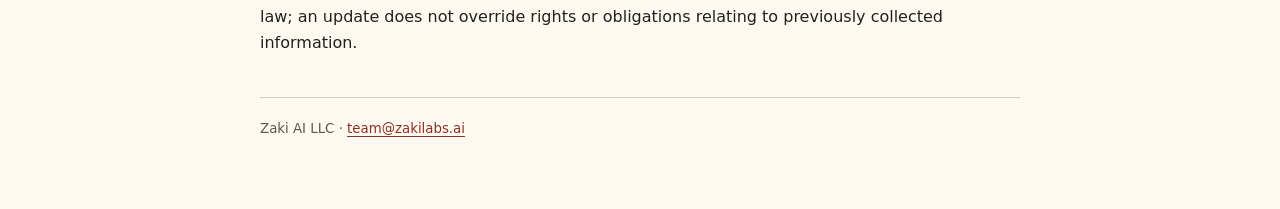
==== commit 28dd13ba: "Disclose PostHog analytics and session replay" ====
--- a/privacy.html
+++ b/privacy.html
@@ -1,7 +1,7 @@
 <!doctype html>
 <html lang="en"><head><meta charset="utf-8"><meta name="viewport" content="width=device-width,initial-scale=1"><meta name="description" content="How Zaki AI LLC collects, uses and shares information when you use Zaki."><title>Zaki Privacy Policy</title><link rel="stylesheet" href="style.css"></head><body><main>
 <nav aria-label="Policies"><a href="index.html">Support</a><a href="privacy.html" aria-current="page">Privacy Policy</a><a href="terms.html">Terms of Service</a></nav>
-<h1>Privacy Policy</h1><p><small>Updated October 29, 2026</small></p>
+<h1>Privacy Policy</h1><p><small>Updated November 7, 2026</small></p>
 <p>Zaki AI LLC ("Zaki," "we," "us") provides the Zaki app and related services. This policy explains how we handle personal information. Contact <a href="mailto:team@zakilabs.ai">team@zakilabs.ai</a> with questions or privacy requests.</p>
 <h2>Information we collect</h2>
 <p>The information we collect depends on the features you use:</p><ul>
@@ -14,11 +14,12 @@
 <p>We receive information from you, your use of Zaki, your device and services you choose to connect. Avoid submitting sensitive information unrelated to the features you use.</p>
 <h2>How we use information</h2>
 <p>We use information to provide and maintain Zaki, authenticate accounts, personalize suggestions and Flavor DNA, analyze and record meals, support connected-service and ordering features, respond to requests, troubleshoot and improve the service, prevent misuse, manage operations and comply with legal obligations. Personalization may use your preferences, conversations, meals and connected order history, including automated analysis and background updates.</p>
+<p>We use PostHog for analytics and session replay to understand usage and improve Zaki. Replays may capture app interactions and content displayed or entered, including personal information, and may be associated with your account. Recordings are retained for up to 30 days, including after account deletion. See <a href="https://posthog.com/privacy">PostHog's Privacy Policy</a>.</p>
 <h2>AI processing</h2>
 <p>Zaki uses third-party AI services provided by OpenAI to support conversations, food suggestions, meal-photo analysis and food tagging. Depending on the feature, information sent for processing may include messages and relevant conversation history, food preferences and dietary information, selected photos, meal and restaurant information, order history, and relevant address or cart context. Analysis may also occur when saved meals or connected order history are updated.</p>
 <p>Information sent to an AI provider is processed outside your device. Providers may retain request information under their applicable terms and data-handling policies. See <a href="https://platform.openai.com/docs/guides/your-data">OpenAI's API data controls</a>. Device permissions and acceptance of this policy do not replace any separate permission required for AI data sharing. Contact us about stopping processing or deleting your account.</p>
 <h2>How we share information</h2>
-<p>We share information with service providers that support hosting, storage, account authentication, verification messages, AI processing, payments, diagnostics and support, as needed for those functions. When you use a connected service or authorize an order, relevant information is also handled by that service, payment processors, restaurants and delivery participants under their own terms and privacy policies.</p>
+<p>We share information with service providers that support hosting, storage, account authentication, verification messages, AI processing, payments, analytics, diagnostics and support, as needed for those functions. When you use a connected service or authorize an order, relevant information is also handled by that service, payment processors, restaurants and delivery participants under their own terms and privacy policies.</p>
 <p>We may disclose information to comply with law or legal process, protect rights and safety, investigate misuse, or in connection with a merger, acquisition, financing, reorganization or transfer of our business, subject to applicable law. We do not sell personal information or share it for cross-context behavioral advertising.</p>
 <h2>Retention and deletion</h2>
 <p>We retain information for as long as reasonably needed for the purposes described here, considering the information's nature, account activity, operational needs and legal obligations. Removing an item from the app may not immediately remove related records from every system. Following an account-deletion request, some information may remain for security, fraud prevention, accounting, dispute resolution or legal requirements, and in backups until they are replaced or expire. Independent providers may retain their own records.</p>
